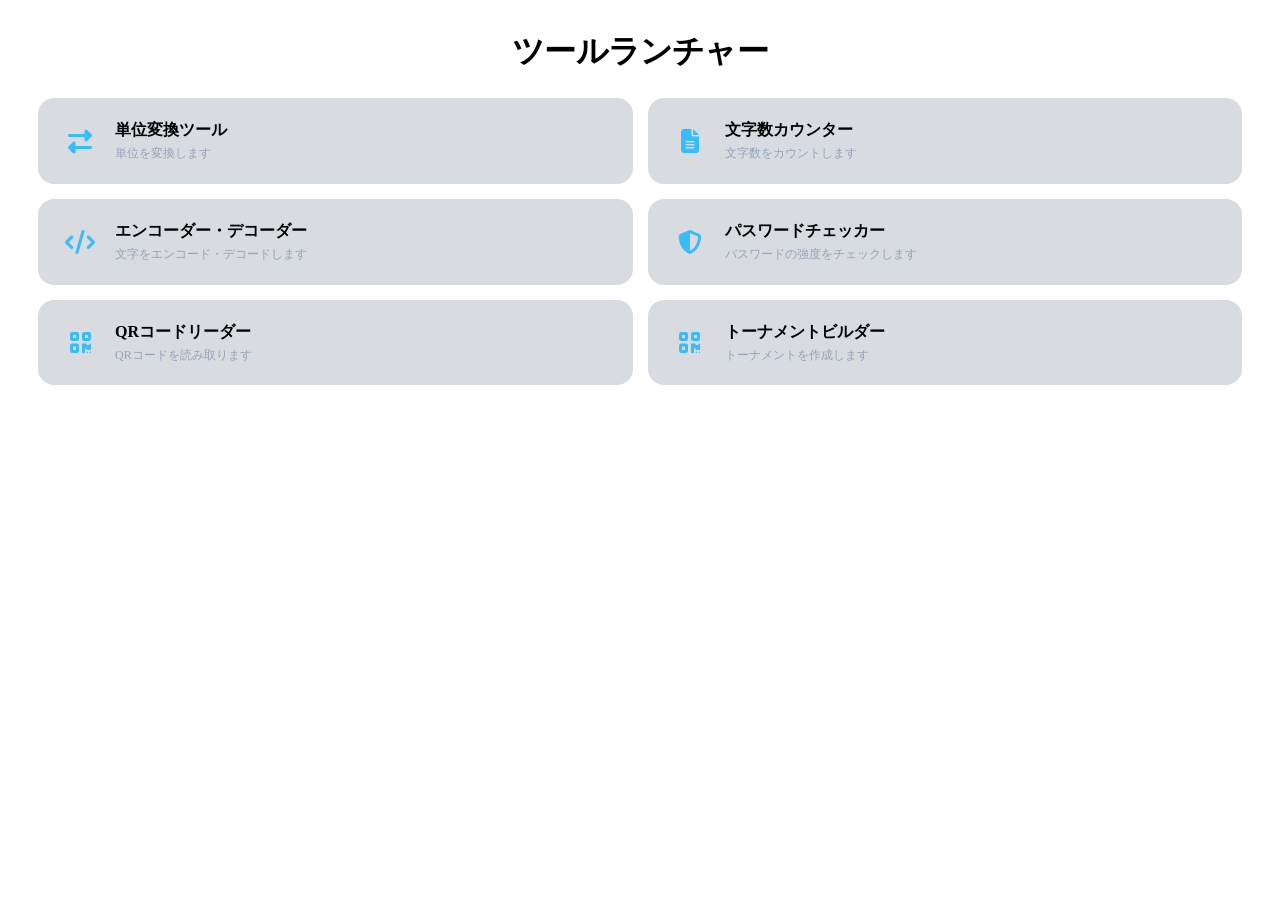
==== index.html @ a9583c67 "upload main file" ====
<!DOCTYPE html>
<html lang="ja">

<head>
    <meta charset="UTF-8" />
    <meta name="viewport" content="width=device-width, initial-scale=1.0" />
    <link rel="stylesheet" href="https://cdnjs.cloudflare.com/ajax/libs/font-awesome/6.5.1/css/all.min.css">
    <style>
        .launcher {
            display: grid;
            grid-template-columns: 1fr 1fr;
            gap: 15px;
            margin-bottom: 20px;
        }

        .launcher-card {
            background: #33415530;
            padding: 20px 25px;
            border-radius: 16px;
            cursor: pointer;
            transition: all 0.2s ease;
            border: 2px solid transparent;
            display: flex;
            align-items: center;
            text-align: left;
            gap: 20px;
        }

        .launcher-card i {
            font-size: 1.5rem;
            color: #38bdf8;
            width: 30px;
            text-align: center;
        }

        .card-content {
            display: flex;
            flex-direction: column;
            gap: 4px;
        }

        .launcher-card span {
            font-size: 1rem;
            font-weight: 700;
            display: block;
            margin-bottom: 0;
        }

        .card-desc,
        .launcher-card p {
            font-size: 0.75rem;
            color: #94a3b8;
            margin: 0;
            line-height: 1.4;
        }

        .launcher-card:hover {
            transform: translateY(-5px);
            background: #47556950;
            border-color: #47556960;
        }

        h1 {
            text-align: center;
            font-weight: 800;
            letter-spacing: -0.025em;
            margin-bottom: 1.5rem;
            color: var(--primary);
        }

        .container {
            margin: 30px;
        }
    </style>
</head>

<body>
    <div class="container">
        <h1>ツールランチャー</h1>
        <div id="menu" class="content-section active">
            <div class="launcher">
                <div class="launcher-card" onclick="converter()">
                    <i class="fas fa-exchange-alt"></i>
                    <div class="card-content">
                        <span>単位変換ツール</span>
                        <p>単位を変換します</p>
                    </div>
                </div>

                <div class="launcher-card" onclick="counter()">
                    <i class="fas fa-file-lines"></i>
                    <div class="card-content">
                        <span>文字数カウンター</span>
                        <p>文字数をカウントします</p>
                    </div>
                </div>

                <div class="launcher-card" onclick="endecoder()">
                    <i class="fas fa-code"></i>
                    <div class="card-content">
                        <span>エンコーダー・デコーダー</span>
                        <p>文字をエンコード・デコードします</p>
                    </div>
                </div>

                <div class="launcher-card" onclick="password()">
                    <i class="fas fa-shield-halved"></i>
                    <div class="card-content">
                        <span>パスワードチェッカー</span>
                        <p>パスワードの強度をチェックします</p>
                    </div>
                </div>

                <div class="launcher-card" onclick="qrcode()">
                    <i class="fas fa-qrcode"></i>
                    <div class="card-content">
                        <span>QRコードリーダー</span>
                        <p>QRコードを読み取ります</p>
                    </div>
                </div>

                <div class="launcher-card" onclick="tournament()">
                    <i class="fas fa-qrcode"></i>
                    <div class="card-content">
                        <span>トーナメントビルダー</span>
                        <p>トーナメントを作成します</p>
                    </div>
                </div>
            </div>
        </div>
    </div>
    </div>
</body>

<script>
    function converter() {
        window.location.assign("tool/unit_converter.html");
    }

    function counter() {
        window.location.assign("tool/character_counter.html");
    }

    function endecoder() {
        window.location.assign("tool/encod_decod.html");
    }

    function password() {
        window.location.assign("tool/password_checker.html");
    }

    function qrcode() {
        window.location.assign("tool/qrcode_reader.html");
    }

    function tournament() {
        window.location.assign("tool/Tournament.html");
    }
</script>

</html>
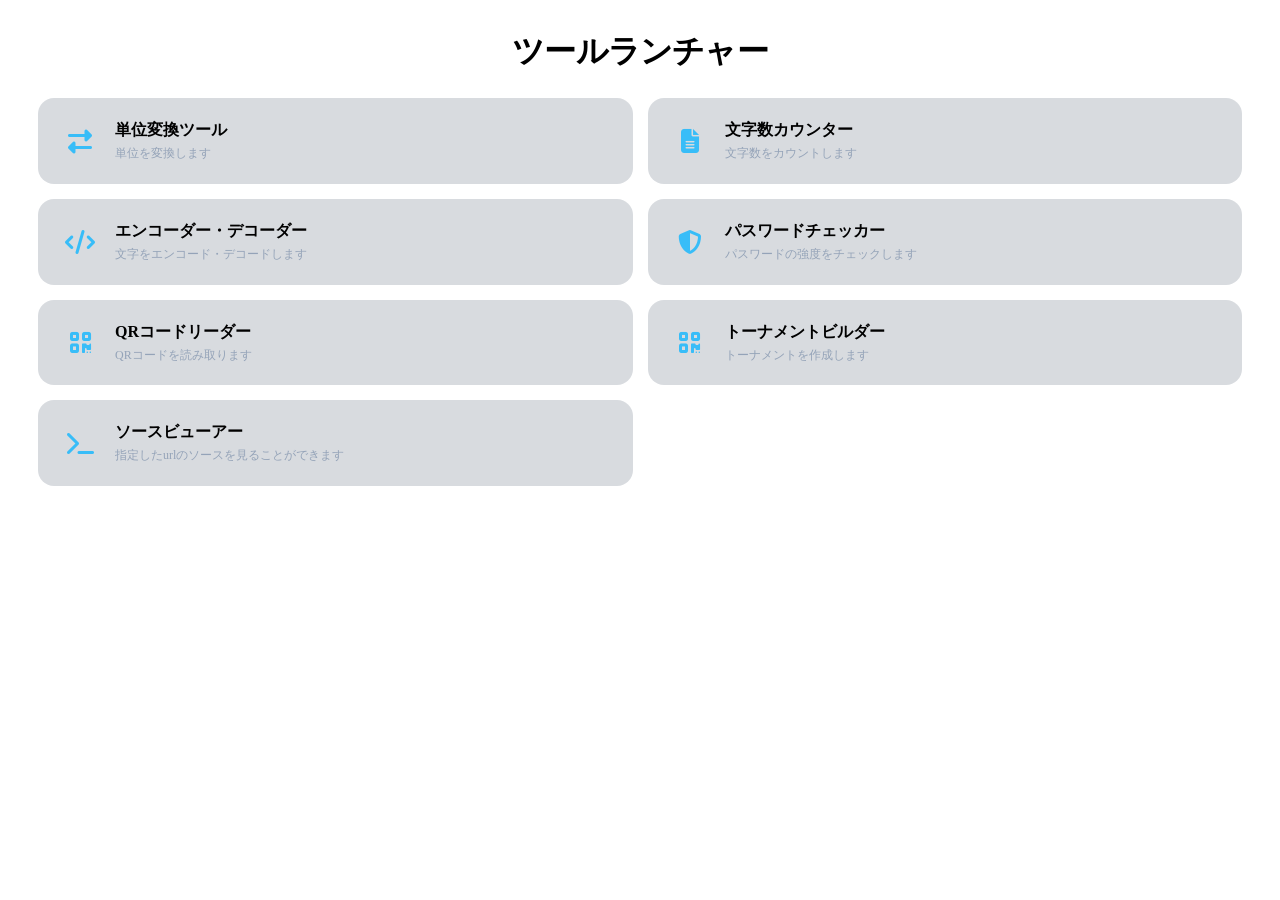
==== commit 8d89a75c: "Added source viewer" ====
--- a/index.html
+++ b/index.html
@@ -5,73 +5,8 @@
     <meta charset="UTF-8" />
     <meta name="viewport" content="width=device-width, initial-scale=1.0" />
     <link rel="stylesheet" href="https://cdnjs.cloudflare.com/ajax/libs/font-awesome/6.5.1/css/all.min.css">
-    <style>
-        .launcher {
-            display: grid;
-            grid-template-columns: 1fr 1fr;
-            gap: 15px;
-            margin-bottom: 20px;
-        }
-
-        .launcher-card {
-            background: #33415530;
-            padding: 20px 25px;
-            border-radius: 16px;
-            cursor: pointer;
-            transition: all 0.2s ease;
-            border: 2px solid transparent;
-            display: flex;
-            align-items: center;
-            text-align: left;
-            gap: 20px;
-        }
-
-        .launcher-card i {
-            font-size: 1.5rem;
-            color: #38bdf8;
-            width: 30px;
-            text-align: center;
-        }
-
-        .card-content {
-            display: flex;
-            flex-direction: column;
-            gap: 4px;
-        }
-
-        .launcher-card span {
-            font-size: 1rem;
-            font-weight: 700;
-            display: block;
-            margin-bottom: 0;
-        }
-
-        .card-desc,
-        .launcher-card p {
-            font-size: 0.75rem;
-            color: #94a3b8;
-            margin: 0;
-            line-height: 1.4;
-        }
-
-        .launcher-card:hover {
-            transform: translateY(-5px);
-            background: #47556950;
-            border-color: #47556960;
-        }
-
-        h1 {
-            text-align: center;
-            font-weight: 800;
-            letter-spacing: -0.025em;
-            margin-bottom: 1.5rem;
-            color: var(--primary);
-        }
-
-        .container {
-            margin: 30px;
-        }
-    </style>
+    <link rel="stylesheet" href="tool/css/index.css">
+    <script src="tool/js/index.js" defer></script>
 </head>
 
 <body>
@@ -126,36 +61,18 @@
                         <p>トーナメントを作成します</p>
                     </div>
                 </div>
+
+                <div class="launcher-card" onclick="sourceviewer()">
+                    <i class="fas fa-terminal"></i>
+                    <div class="card-content">
+                        <span>ソースビューアー</span>
+                        <p>指定したurlのソースを見ることができます</p>
+                    </div>
+                </div>
             </div>
         </div>
     </div>
     </div>
 </body>
 
-<script>
-    function converter() {
-        window.location.assign("tool/unit_converter.html");
-    }
-
-    function counter() {
-        window.location.assign("tool/character_counter.html");
-    }
-
-    function endecoder() {
-        window.location.assign("tool/encod_decod.html");
-    }
-
-    function password() {
-        window.location.assign("tool/password_checker.html");
-    }
-
-    function qrcode() {
-        window.location.assign("tool/qrcode_reader.html");
-    }
-
-    function tournament() {
-        window.location.assign("tool/Tournament.html");
-    }
-</script>
-
 </html>
--- a/tool/css/index.css
+++ b/tool/css/index.css
@@ -0,0 +1,65 @@
+.launcher {
+    display: grid;
+    grid-template-columns: 1fr 1fr;
+    gap: 15px;
+    margin-bottom: 20px;
+}
+
+.launcher-card {
+    background: #33415530;
+    padding: 20px 25px;
+    border-radius: 16px;
+    cursor: pointer;
+    transition: all 0.2s ease;
+    border: 2px solid transparent;
+    display: flex;
+    align-items: center;
+    text-align: left;
+    gap: 20px;
+}
+
+.launcher-card i {
+    font-size: 1.5rem;
+    color: #38bdf8;
+    width: 30px;
+    text-align: center;
+}
+
+.card-content {
+    display: flex;
+    flex-direction: column;
+    gap: 4px;
+}
+
+.launcher-card span {
+    font-size: 1rem;
+    font-weight: 700;
+    display: block;
+    margin-bottom: 0;
+}
+
+.card-desc,
+.launcher-card p {
+    font-size: 0.75rem;
+    color: #94a3b8;
+    margin: 0;
+    line-height: 1.4;
+}
+
+.launcher-card:hover {
+    transform: translateY(-5px);
+    background: #47556950;
+    border-color: #47556960;
+}
+
+h1 {
+    text-align: center;
+    font-weight: 800;
+    letter-spacing: -0.025em;
+    margin-bottom: 1.5rem;
+    color: var(--primary);
+}
+
+.container {
+    margin: 30px;
+}
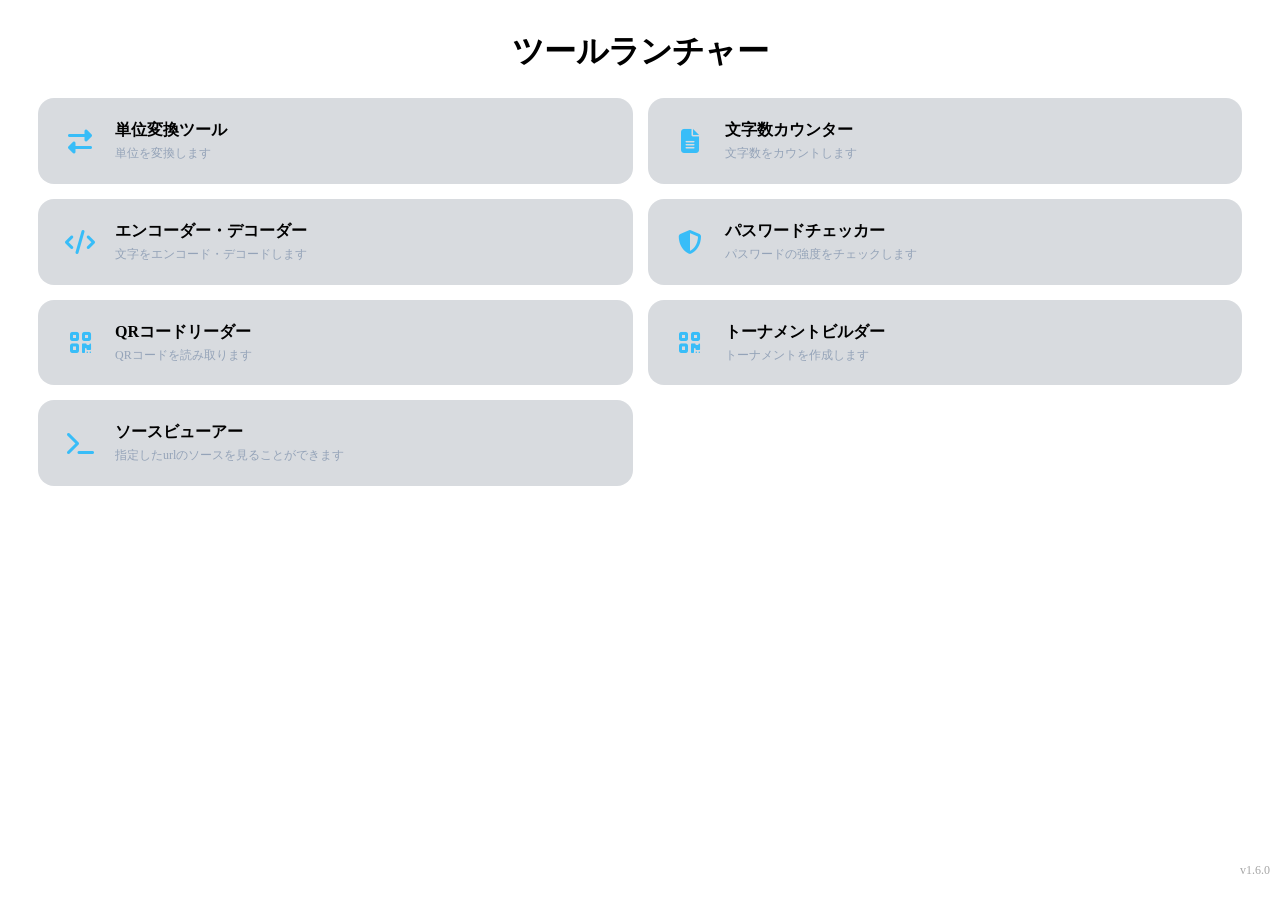
==== commit 15240add: "Fixed index" ====
--- a/index.html
+++ b/index.html
@@ -73,6 +73,7 @@
         </div>
     </div>
     </div>
+    <p id="version">v1.6.0</p>
 </body>
 
 </html>
--- a/tool/css/index.css
+++ b/tool/css/index.css
@@ -62,4 +62,14 @@
 
 .container {
     margin: 30px;
+}
+
+#version {
+    position: fixed;
+    bottom: 10px;
+    right: 10px;
+    color: rgb(166, 166, 166);
+    font-size: 12px;
+    z-index: 1000;
+    pointer-events: none;
 }
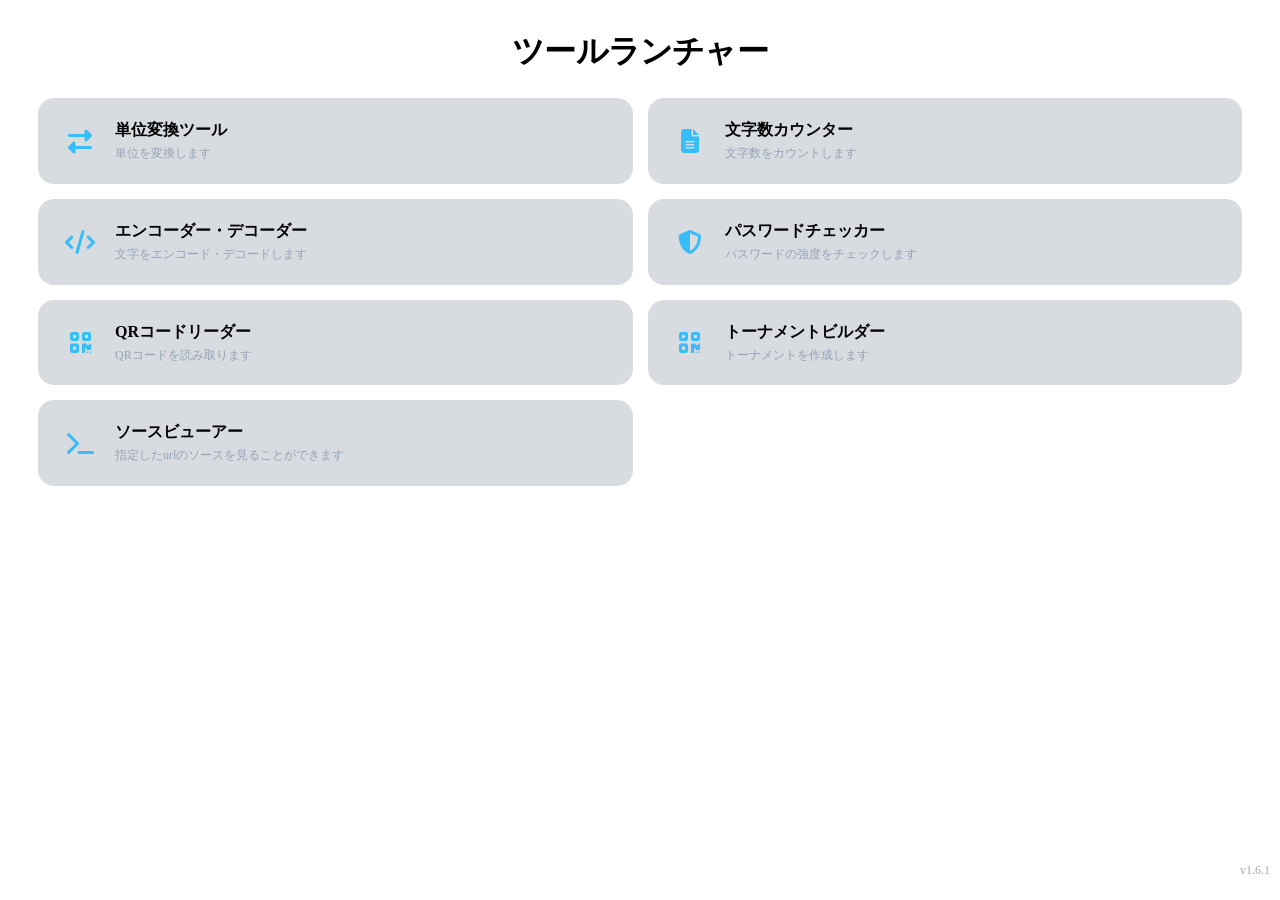
==== commit 405d4e1b: "write version (commit d5459e5)" ====
--- a/index.html
+++ b/index.html
@@ -7,6 +7,7 @@
     <link rel="stylesheet" href="https://cdnjs.cloudflare.com/ajax/libs/font-awesome/6.5.1/css/all.min.css">
     <link rel="stylesheet" href="tool/css/index.css">
     <script src="tool/js/index.js" defer></script>
+    <title>Home | Tool launcher</title>
 </head>
 
 <body>
@@ -73,7 +74,7 @@
         </div>
     </div>
     </div>
-    <p id="version">v1.6.0</p>
+    <p id="version">v1.6.1</p>
 </body>
 
 </html>
